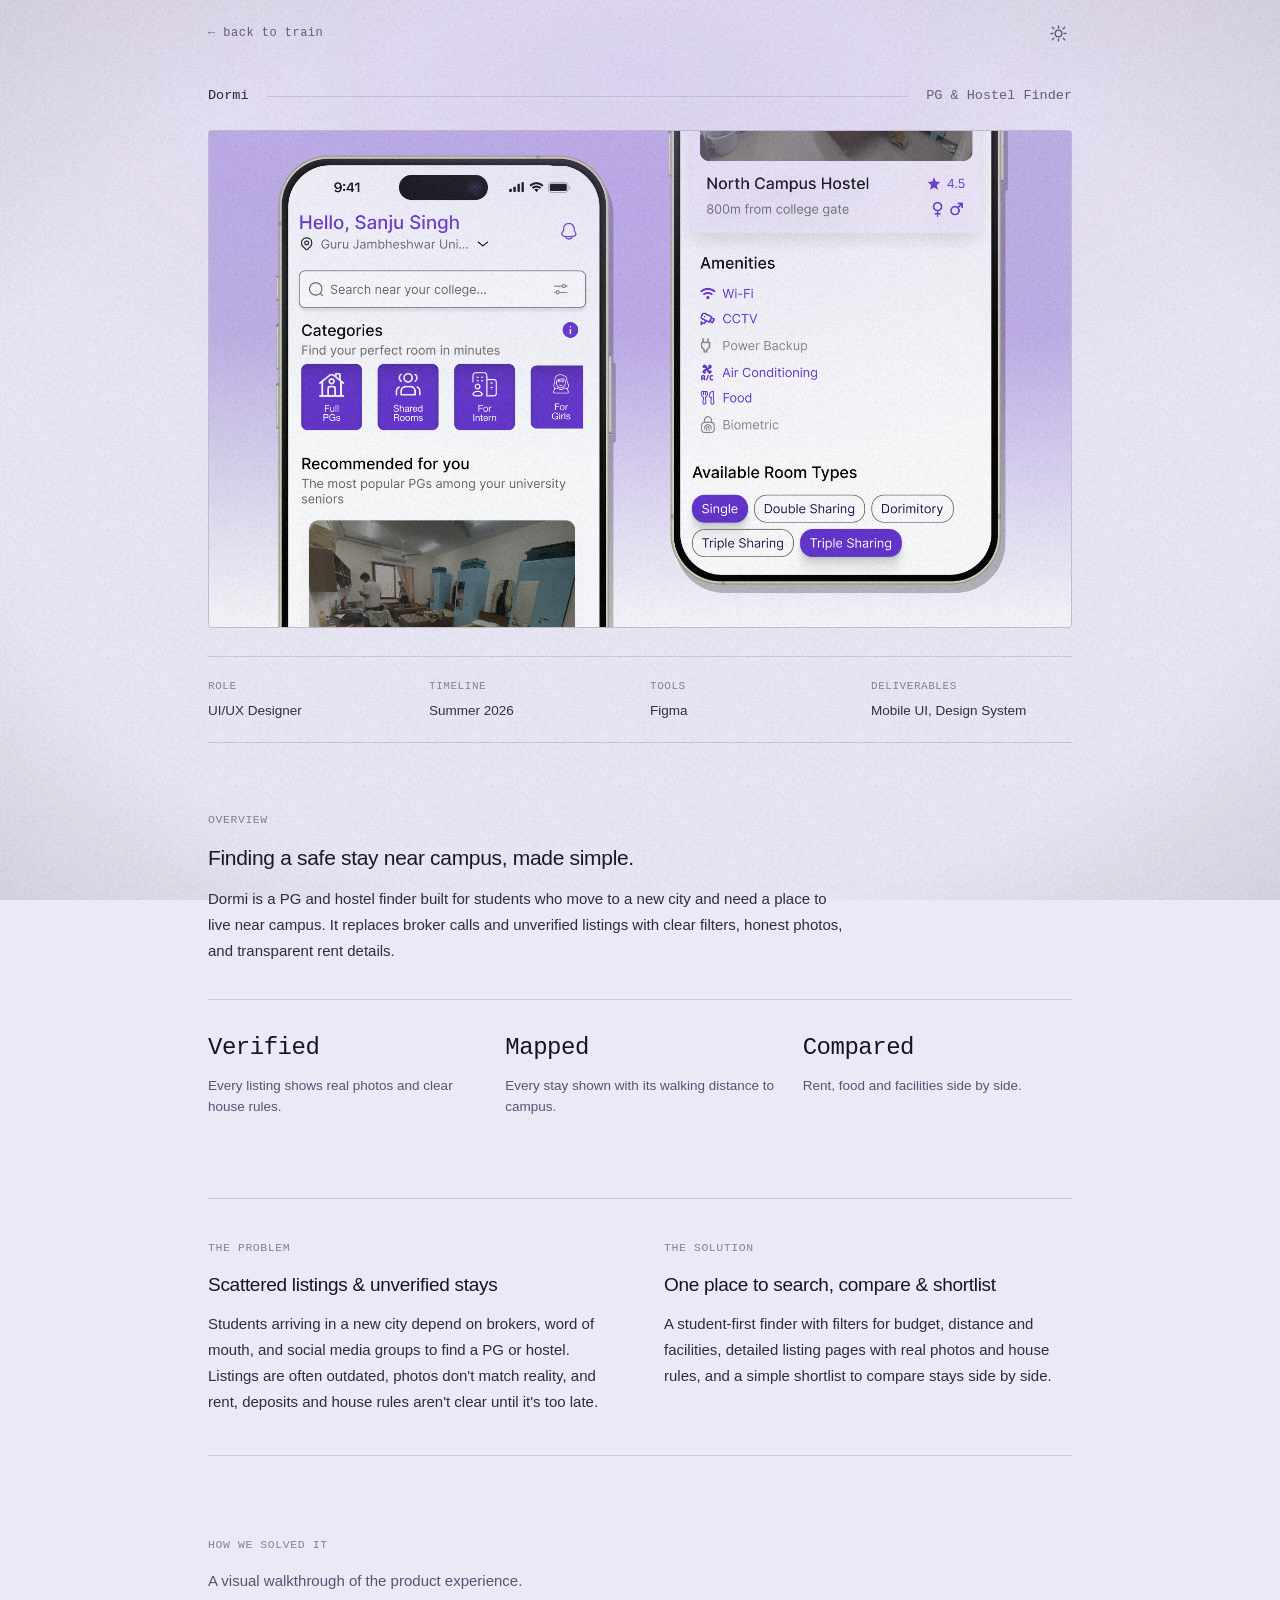
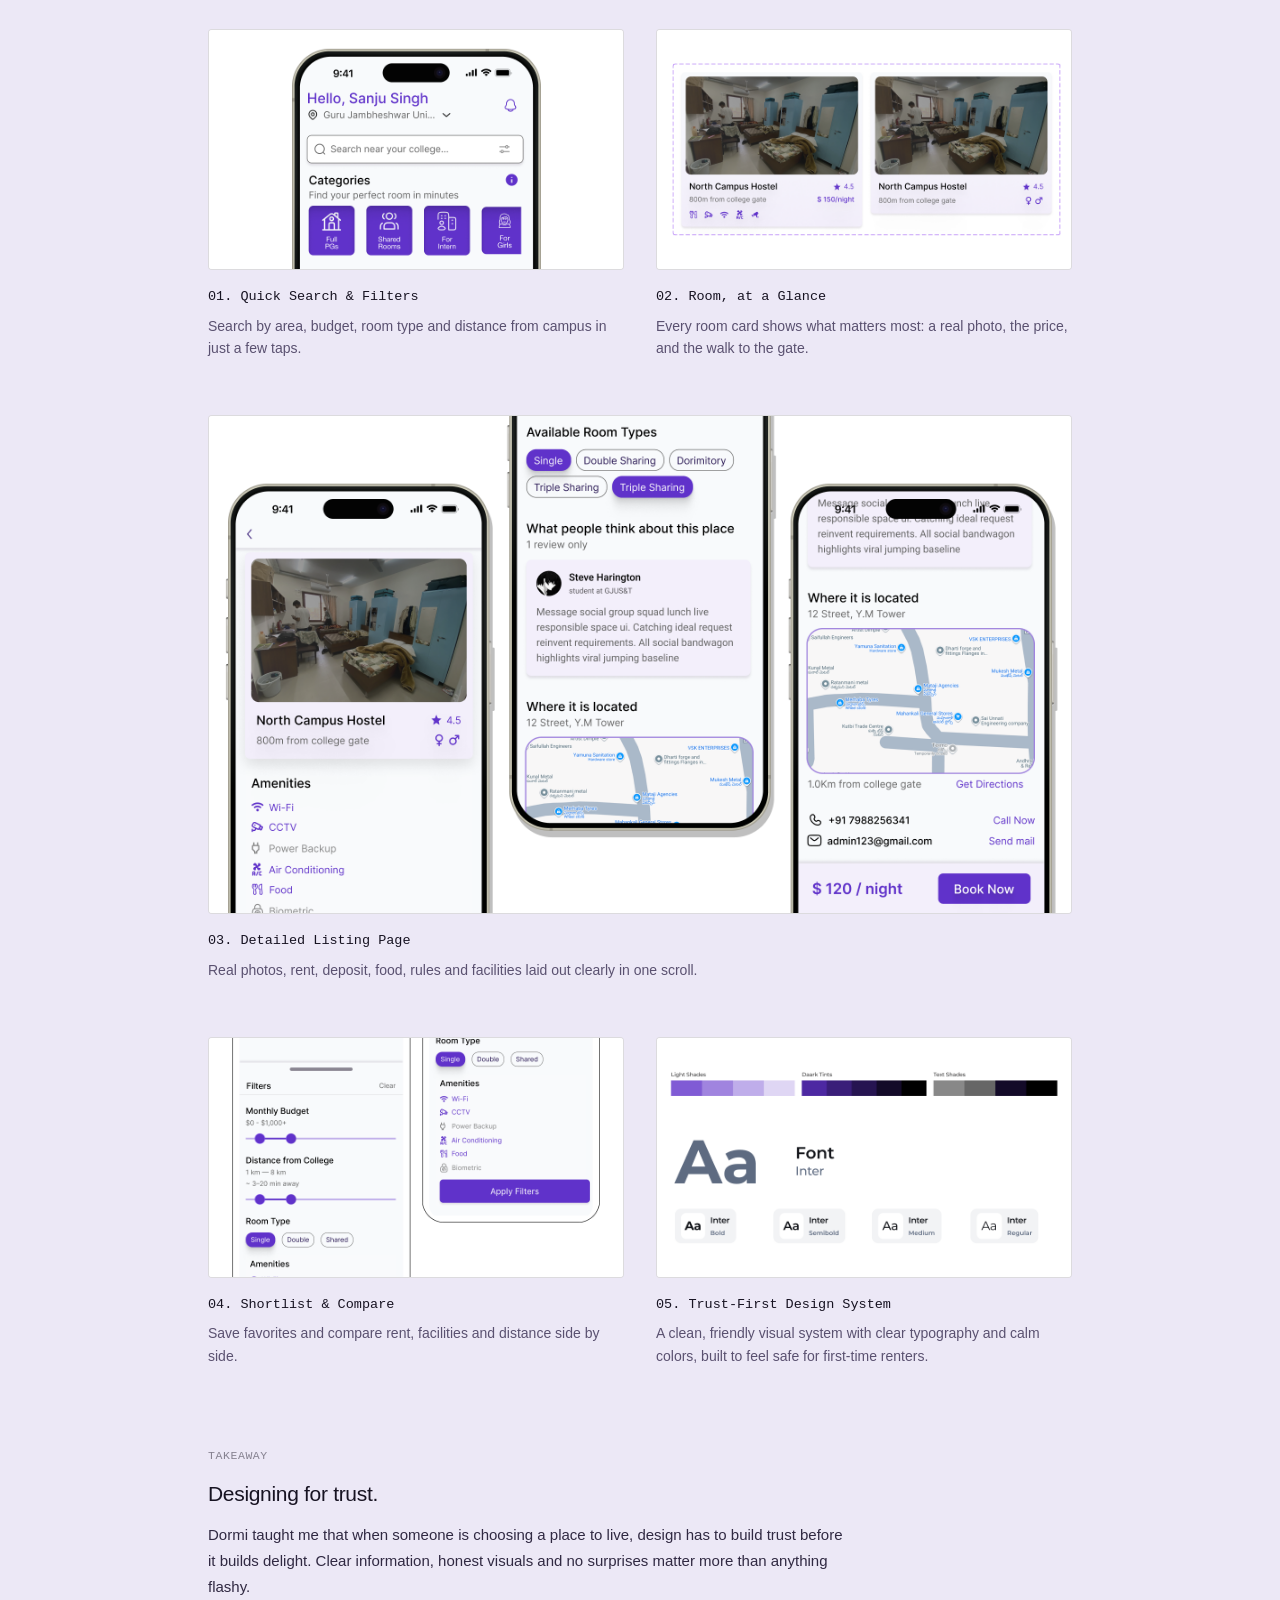
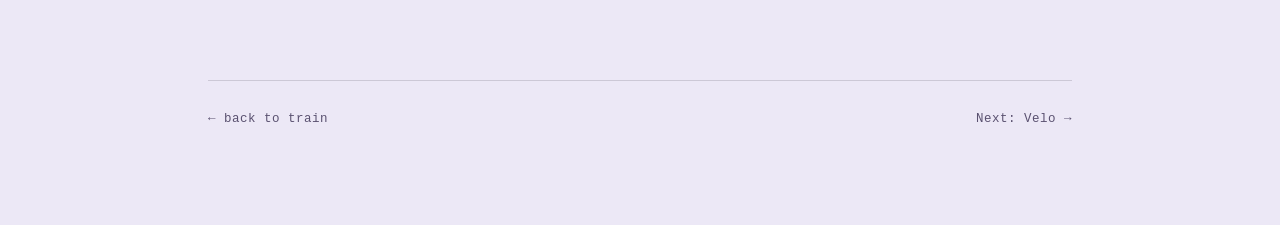
==== dormi.html @ a6ea59b6 "Add files via upload" ====
<!DOCTYPE html>
<html lang="en">
<head>
  <meta charset="UTF-8" />
  <meta name="viewport" content="width=device-width, initial-scale=1.0" />
  <title>Dormi — PG &amp; Hostel Finder</title>
  <style>
    :root {
      --bg: #ECE8F6;
      --text: #171322;
      --text-body: #302942;
      --text-muted: #5A5170;
      --text-faint: rgba(23, 19, 34, 0.48);
      --border: rgba(23, 19, 34, 0.15);
      --surface: rgba(23, 19, 34, 0.04);
      --mono: ui-monospace, SFMono-Regular, "SF Mono", Menlo, Consolas, monospace;
      --sans: -apple-system, BlinkMacSystemFont, "Segoe UI", Roboto, sans-serif;
    }

    body.is-night-theme {
      --bg: #15121F;
      --text: #EAE5F7;
      --text-body: #C4BBD9;
      --text-muted: #9488AE;
      --text-faint: rgba(234, 229, 247, 0.45);
      --border: rgba(234, 229, 247, 0.14);
      --surface: rgba(234, 229, 247, 0.04);
    }

    * {
      box-sizing: border-box;
      margin: 0;
      padding: 0;
    }

    html {
      scroll-behavior: smooth;
    }

    body {
      background-color: var(--bg);
      color: var(--text);
      font-family: var(--sans);
      -webkit-font-smoothing: antialiased;
      transition: background-color 0.35s ease, color 0.35s ease;
      line-height: 1.65;
      min-height: 100vh;
    }

    /* ======================================================================
       TRAIN SCENE ATMOSPHERE SHADE (GLOW + VIGNETTE + FILM GRAIN)
       ====================================================================== */
    .atmosphere-overlay {
      position: fixed;
      inset: 0;
      pointer-events: none;
      z-index: 30;
      overflow: hidden;
    }

    .warm-glow {
      position: absolute;
      inset: 0;
      background: radial-gradient(
        ellipse 62% 44% at 50% 8%,
        rgba(186, 166, 236, 0.30) 0%,
        rgba(170, 148, 226, 0.09) 55%,
        rgba(23, 19, 34, 0) 100%
      );
      transition: opacity 0.4s ease;
    }

    body.is-night-theme .warm-glow {
      background: radial-gradient(
        ellipse 60% 42% at 50% 8%,
        rgba(154, 128, 224, 0.17) 0%,
        rgba(82, 62, 145, 0.05) 55%,
        rgba(12, 10, 20, 0) 100%
      );
    }

    .cinematic-vignette {
      position: absolute;
      inset: 0;
      background: radial-gradient(
        ellipse 82% 82% at 50% 50%,
        rgba(23, 19, 34, 0) 60%,
        rgba(23, 19, 34, 0.14) 100%
      );
    }

    body.is-night-theme .cinematic-vignette {
      background: radial-gradient(
        ellipse 80% 80% at 50% 50%,
        rgba(9, 7, 15, 0) 58%,
        rgba(9, 7, 15, 0.48) 100%
      );
    }

    #grainLayer {
      position: absolute;
      inset: 0;
      opacity: 0.045;
      background-repeat: repeat;
      background-size: 128px 128px;
    }

    /* ======================================================================
       TOP BAR
       ====================================================================== */
    .topbar {
      position: sticky;
      top: 0;
      z-index: 20;
      display: flex;
      align-items: center;
      justify-content: space-between;
      max-width: 920px;
      margin: 0 auto;
      padding: 20px 28px;
      background: color-mix(in srgb, var(--bg) 88%, transparent);
      backdrop-filter: blur(10px);
      -webkit-backdrop-filter: blur(10px);
    }

    .back-link {
      font-family: var(--mono);
      font-size: 12px;
      letter-spacing: 0.04em;
      color: var(--text-muted);
      text-decoration: none;
      transition: color 0.2s ease, transform 0.2s ease;
      display: inline-flex;
      align-items: center;
      gap: 6px;
    }

    .back-link:hover {
      color: var(--text);
      transform: translate3d(-2px, 0, 0);
    }

    .theme-toggle {
      appearance: none;
      border: none;
      background: transparent;
      color: var(--text-muted);
      cursor: pointer;
      padding: 4px;
      display: inline-flex;
      align-items: center;
      justify-content: center;
      transition: color 0.2s ease, transform 0.2s ease;
    }

    .theme-toggle:hover {
      color: var(--text);
      transform: scale(1.06);
    }

    .theme-toggle svg {
      width: 19px;
      height: 19px;
      display: block;
    }

    /* ======================================================================
       MAIN CONTENT
       ====================================================================== */
    .case-study {
      position: relative;
      z-index: 10;
      max-width: 920px;
      margin: 0 auto;
      padding: 20px 28px 96px;
    }

    /* Simple Single-Line Minimalist Header */
    .cs-title-line {
      display: flex;
      align-items: center;
      gap: 18px;
      margin-bottom: 24px;
      font-family: var(--mono);
      font-size: 13.5px;
      line-height: 1.4;
    }

    .cs-title-name {
      font-size: 13.5px;
      font-weight: 500;
      color: var(--text);
      white-space: nowrap;
    }

    .cs-title-rule {
      flex: 1;
      height: 1px;
      min-width: 24px;
      background-color: var(--border);
    }

    .cs-title-sub {
      color: var(--text-muted);
      white-space: nowrap;
    }

    /* Hero Image First */
    .hero-frame {
      width: 100%;
      margin-bottom: 28px;
      border: 1px solid var(--border);
      border-radius: 4px;
      overflow: hidden;
      background: var(--surface);
    }

    .hero-frame img {
      width: 100%;
      height: auto;
      display: block;
    }

    /* Metadata Strip Below Image */
    .meta-grid {
      display: grid;
      grid-template-columns: repeat(4, 1fr);
      gap: 20px;
      padding: 20px 0;
      margin-bottom: 68px;
      border-top: 1px solid var(--border);
      border-bottom: 1px solid var(--border);
    }

    .meta-label {
      font-family: var(--mono);
      font-size: 11px;
      letter-spacing: 0.05em;
      text-transform: uppercase;
      color: var(--text-faint);
      margin-bottom: 6px;
    }

    .meta-value {
      font-size: 13.5px;
      color: var(--text-body);
      line-height: 1.5;
    }

    /* Sections */
    .cs-section {
      margin-bottom: 80px;
    }

    .section-index {
      font-family: var(--mono);
      font-size: 11.5px;
      letter-spacing: 0.05em;
      text-transform: uppercase;
      color: var(--text-faint);
      margin-bottom: 14px;
      display: block;
    }

    .section-heading {
      font-size: 21px;
      font-weight: 500;
      letter-spacing: -0.015em;
      line-height: 1.35;
      color: var(--text);
      margin-bottom: 14px;
    }

    .section-copy {
      font-size: 15px;
      color: var(--text-body);
      max-width: 640px;
      line-height: 1.72;
    }

    /* Stats Row */
    .stats-grid {
      display: grid;
      grid-template-columns: repeat(3, 1fr);
      gap: 28px;
      margin-top: 36px;
      padding-top: 28px;
      border-top: 1px solid var(--border);
    }

    .stat-num {
      font-family: var(--mono);
      font-size: 24px;
      font-weight: 500;
      color: var(--text);
      margin-bottom: 8px;
      letter-spacing: -0.02em;
    }

    .stat-desc {
      font-size: 13.5px;
      color: var(--text-muted);
      line-height: 1.55;
    }

    /* Problem & Solution Two-Column Split */
    .two-col-split {
      display: grid;
      grid-template-columns: 1fr 1fr;
      gap: 48px;
      padding: 40px 0;
      border-top: 1px solid var(--border);
      border-bottom: 1px solid var(--border);
    }

    .two-col-split .section-heading {
      font-size: 19px;
    }

    /* Visual Walkthrough (2-col -> Full -> 2-col) */
    .walkthrough-intro {
      font-size: 15px;
      color: var(--text-muted);
      margin-bottom: 36px;
    }

    .step-row-two {
      display: grid;
      grid-template-columns: 1fr 1fr;
      gap: 32px;
      margin-bottom: 56px;
    }

    .step-row-full {
      margin-bottom: 56px;
    }

    .step-figure {
      display: flex;
      flex-direction: column;
    }

    .step-img-wrap {
      width: 100%;
      border: 1px solid var(--border);
      border-radius: 4px;
      overflow: hidden;
      background: #FFFFFF;
      margin-bottom: 16px;
    }

    .step-img-wrap img {
      width: 100%;
      height: auto;
      display: block;
    }

    .step-title {
      font-family: var(--mono);
      font-size: 13.5px;
      font-weight: 500;
      color: var(--text);
      margin-bottom: 6px;
    }

    .step-desc {
      font-size: 14px;
      color: var(--text-muted);
      line-height: 1.6;
      max-width: 580px;
    }

    /* Footer */
    .cs-footer {
      display: flex;
      align-items: center;
      justify-content: space-between;
      padding-top: 28px;
      border-top: 1px solid var(--border);
      margin-top: 24px;
    }

    .footer-nav-link {
      font-family: var(--mono);
      font-size: 12.5px;
      letter-spacing: 0.04em;
      color: var(--text-muted);
      text-decoration: none;
      transition: color 0.2s ease;
    }

    .footer-nav-link:hover {
      color: var(--text);
    }

    /* Responsive */
    @media (max-width: 760px) {
      .topbar {
        padding: 16px 20px;
      }
      .case-study {
        padding: 16px 20px 72px;
      }
      .cs-title-line {
        flex-wrap: wrap;
        gap: 4px 12px;
      }
      .cs-title-rule {
        display: none;
      }
      .cs-title-sub {
        width: 100%;
        font-size: 12.5px;
      }
      .meta-grid {
        grid-template-columns: repeat(2, 1fr);
        gap: 18px 16px;
      }
      .stats-grid,
      .two-col-split,
      .step-row-two {
        grid-template-columns: 1fr;
        gap: 32px;
      }
      .cs-section {
        margin-bottom: 60px;
      }
    }
  </style>
</head>
<body>

  <!-- TRAIN-MATCHED ATMOSPHERE SHADE -->
  <div class="atmosphere-overlay" aria-hidden="true">
    <div class="warm-glow"></div>
    <div class="cinematic-vignette"></div>
    <div id="grainLayer"></div>
  </div>

  <header class="topbar">
    <a class="back-link" href="index.html">&larr; back to train</a>
    <button id="themeToggleBtn" class="theme-toggle" type="button" aria-label="Toggle Day / Night Theme" title="Switch theme (or press N)">
      <svg viewBox="0 0 24 24" fill="none" stroke="currentColor" stroke-width="1.75" stroke-linecap="round" stroke-linejoin="round" aria-hidden="true">
        <g id="iconSun">
          <circle cx="12" cy="12" r="4.2"/>
          <line x1="12" y1="2.5" x2="12" y2="5.0"/>
          <line x1="12" y1="19.0" x2="12" y2="21.5"/>
          <line x1="4.22" y1="4.22" x2="5.98" y2="5.98"/>
          <line x1="18.02" y1="18.02" x2="19.78" y2="19.78"/>
          <line x1="2.5" y1="12" x2="5.0" y2="12"/>
          <line x1="19.0" y1="12" x2="21.5" y2="12"/>
          <line x1="4.22" y1="19.78" x2="5.98" y2="18.02"/>
          <line x1="18.02" y1="5.98" x2="19.78" y2="4.22"/>
        </g>
        <g id="iconMoon" style="display: none;">
          <path d="M20.2 14.8A8.5 8.5 0 0 1 9.2 3.8a8.5 8.5 0 1 0 11 11z"/>
        </g>
      </svg>
    </button>
  </header>

  <main class="case-study">
    <!-- SIMPLE SINGLE-LINE TITLE -->
    <div class="cs-title-line">
      <h1 class="cs-title-name">Dormi</h1>
      <span class="cs-title-rule" aria-hidden="true"></span>
      <span class="cs-title-sub">PG &amp; Hostel Finder</span>
    </div>

    <!-- HERO IMAGE ON TOP -->
    <div class="hero-frame">
      <img src="images/dormi.png" alt="Dormi PG and hostel finder app preview" />
    </div>

    <!-- ROLE / TIMELINE / TOOLS / DELIVERABLES BELOW IMAGE -->
    <div class="meta-grid">
      <div>
        <div class="meta-label">Role</div>
        <div class="meta-value">UI/UX Designer</div>
      </div>
      <div>
        <div class="meta-label">Timeline</div>
        <div class="meta-value">Summer 2026</div>
      </div>
      <div>
        <div class="meta-label">Tools</div>
        <div class="meta-value">Figma</div>
      </div>
      <div>
        <div class="meta-label">Deliverables</div>
        <div class="meta-value">Mobile UI, Design System</div>
      </div>
    </div>

    <!-- OVERVIEW -->
    <section class="cs-section">
      <span class="section-index">Overview</span>
      <h2 class="section-heading">Finding a safe stay near campus, made simple.</h2>
      <p class="section-copy">
        Dormi is a PG and hostel finder built for students who move to a new city and need a place to live near campus. It replaces broker calls and unverified listings with clear filters, honest photos, and transparent rent details.
      </p>

      <div class="stats-grid">
        <div>
          <div class="stat-num">Verified</div>
          <p class="stat-desc">Every listing shows real photos and clear house rules.</p>
        </div>
        <div>
          <div class="stat-num">Mapped</div>
          <p class="stat-desc">Every stay shown with its walking distance to campus.</p>
        </div>
        <div>
          <div class="stat-num">Compared</div>
          <p class="stat-desc">Rent, food and facilities side by side.</p>
        </div>
      </div>
    </section>

    <!-- PROBLEM & SOLUTION -->
    <section class="cs-section">
      <div class="two-col-split">
        <div>
          <span class="section-index">The Problem</span>
          <h2 class="section-heading">Scattered listings &amp; unverified stays</h2>
          <p class="section-copy">
            Students arriving in a new city depend on brokers, word of mouth, and social media groups to find a PG or hostel. Listings are often outdated, photos don't match reality, and rent, deposits and house rules aren't clear until it's too late.
          </p>
        </div>
        <div>
          <span class="section-index">The Solution</span>
          <h2 class="section-heading">One place to search, compare &amp; shortlist</h2>
          <p class="section-copy">
            A student-first finder with filters for budget, distance and facilities, detailed listing pages with real photos and house rules, and a simple shortlist to compare stays side by side.
          </p>
        </div>
      </div>
    </section>

    <!-- HOW WE SOLVED IT -->
    <section class="cs-section">
      <span class="section-index">How We Solved It</span>
      <p class="walkthrough-intro">A visual walkthrough of the product experience.</p>

      <!-- Steps 01 & 02 -->
      <div class="step-row-two">
        <figure class="step-figure">
          <div class="step-img-wrap">
            <img src="images/dormi1.png" alt="Step 01 Quick Search and Filters" loading="lazy" />
          </div>
          <figcaption>
            <div class="step-title">01. Quick Search &amp; Filters</div>
            <p class="step-desc">Search by area, budget, room type and distance from campus in just a few taps.</p>
          </figcaption>
        </figure>

        <figure class="step-figure">
          <div class="step-img-wrap">
            <img src="images/dormi2.png" alt="Step 02 Map and Discovery" loading="lazy" />
          </div>
          <figcaption>
            <div class="step-title">02. Room, at a Glance</div>
            <p class="step-desc">Every room card shows what matters most: a real photo, the price, and the walk to the gate.</p>
          </figcaption>
        </figure>
      </div>

      <!-- Step 03 -->
      <div class="step-row-full">
        <figure class="step-figure">
          <div class="step-img-wrap">
            <img src="images/dormi3.png" alt="Step 03 Detailed Listing Page" loading="lazy" />
          </div>
          <figcaption>
            <div class="step-title">03. Detailed Listing Page</div>
            <p class="step-desc">Real photos, rent, deposit, food, rules and facilities laid out clearly in one scroll.</p>
          </figcaption>
        </figure>
      </div>

      <!-- Steps 04 & 05 -->
      <div class="step-row-two" style="margin-bottom: 0;">
        <figure class="step-figure">
          <div class="step-img-wrap">
            <img src="images/dormi4.png" alt="Step 04 Shortlist and Compare" loading="lazy" />
          </div>
          <figcaption>
            <div class="step-title">04. Shortlist &amp; Compare</div>
            <p class="step-desc">Save favorites and compare rent, facilities and distance side by side.</p>
          </figcaption>
        </figure>

        <figure class="step-figure">
          <div class="step-img-wrap">
            <img src="images/dormi5.png" alt="Step 05 Trust-First Design System" loading="lazy" />
          </div>
          <figcaption>
            <div class="step-title">05. Trust-First Design System</div>
            <p class="step-desc">A clean, friendly visual system with clear typography and calm colors, built to feel safe for first-time renters.</p>
          </figcaption>
        </figure>
      </div>
    </section>

    <!-- TAKEAWAY -->
    <section class="cs-section">
      <span class="section-index">Takeaway</span>
      <h2 class="section-heading">Designing for trust.</h2>
      <p class="section-copy">
        Dormi taught me that when someone is choosing a place to live, design has to build trust before it builds delight. Clear information, honest visuals and no surprises matter more than anything flashy.
      </p>
    </section>

    <!-- FOOTER -->
    <footer class="cs-footer">
      <a class="footer-nav-link" href="index.html">&larr; back to train</a>
      <a class="footer-nav-link" href="velo.html">Next: Velo &rarr;</a>
    </footer>
  </main>

  <script>
    (function () {
      const THEME_STORAGE_KEY = 'train-theme-mode';
      const btn = document.getElementById('themeToggleBtn');
      const iconSun = document.getElementById('iconSun');
      const iconMoon = document.getElementById('iconMoon');

      function isNightByClock() {
        const h = new Date().getHours();
        return h >= 18 || h < 6;
      }

      function getSavedTheme() {
        try { return localStorage.getItem(THEME_STORAGE_KEY); } catch (_) { return null; }
      }

      function saveTheme(night) {
        try { localStorage.setItem(THEME_STORAGE_KEY, night ? 'night' : 'day'); } catch (_) {}
      }

      const saved = getSavedTheme();
      let isNight = saved === 'night' ? true : saved === 'day' ? false : isNightByClock();

      function applyTheme() {
        document.body.classList.toggle('is-night-theme', isNight);
        iconSun.style.display = isNight ? 'none' : 'block';
        iconMoon.style.display = isNight ? 'block' : 'none';
      }

      function toggleTheme() {
        isNight = !isNight;
        saveTheme(isNight);
        applyTheme();
      }

      btn.addEventListener('click', toggleTheme);

      window.addEventListener('keydown', function (e) {
        if (e.key === 'n' || e.key === 'N') {
          toggleTheme();
        }
      });

      applyTheme();

      // Lightweight static 128x128 film grain matching the main train scene
      const grainLayer = document.getElementById('grainLayer');
      const offCanvas = document.createElement('canvas');
      offCanvas.width = 128;
      offCanvas.height = 128;
      const ctx = offCanvas.getContext('2d');
      if (ctx && grainLayer) {
        const imgData = ctx.createImageData(128, 128);
        const data = imgData.data;
        for (let i = 0; i < data.length; i += 4) {
          const v = (Math.random() * 255) | 0;
          data[i] = v;
          data[i + 1] = v;
          data[i + 2] = v;
          data[i + 3] = 255;
        }
        ctx.putImageData(imgData, 0, 0);
        grainLayer.style.backgroundImage = `url(${offCanvas.toDataURL()})`;
      }
    })();
  </script>
</body>
</html>
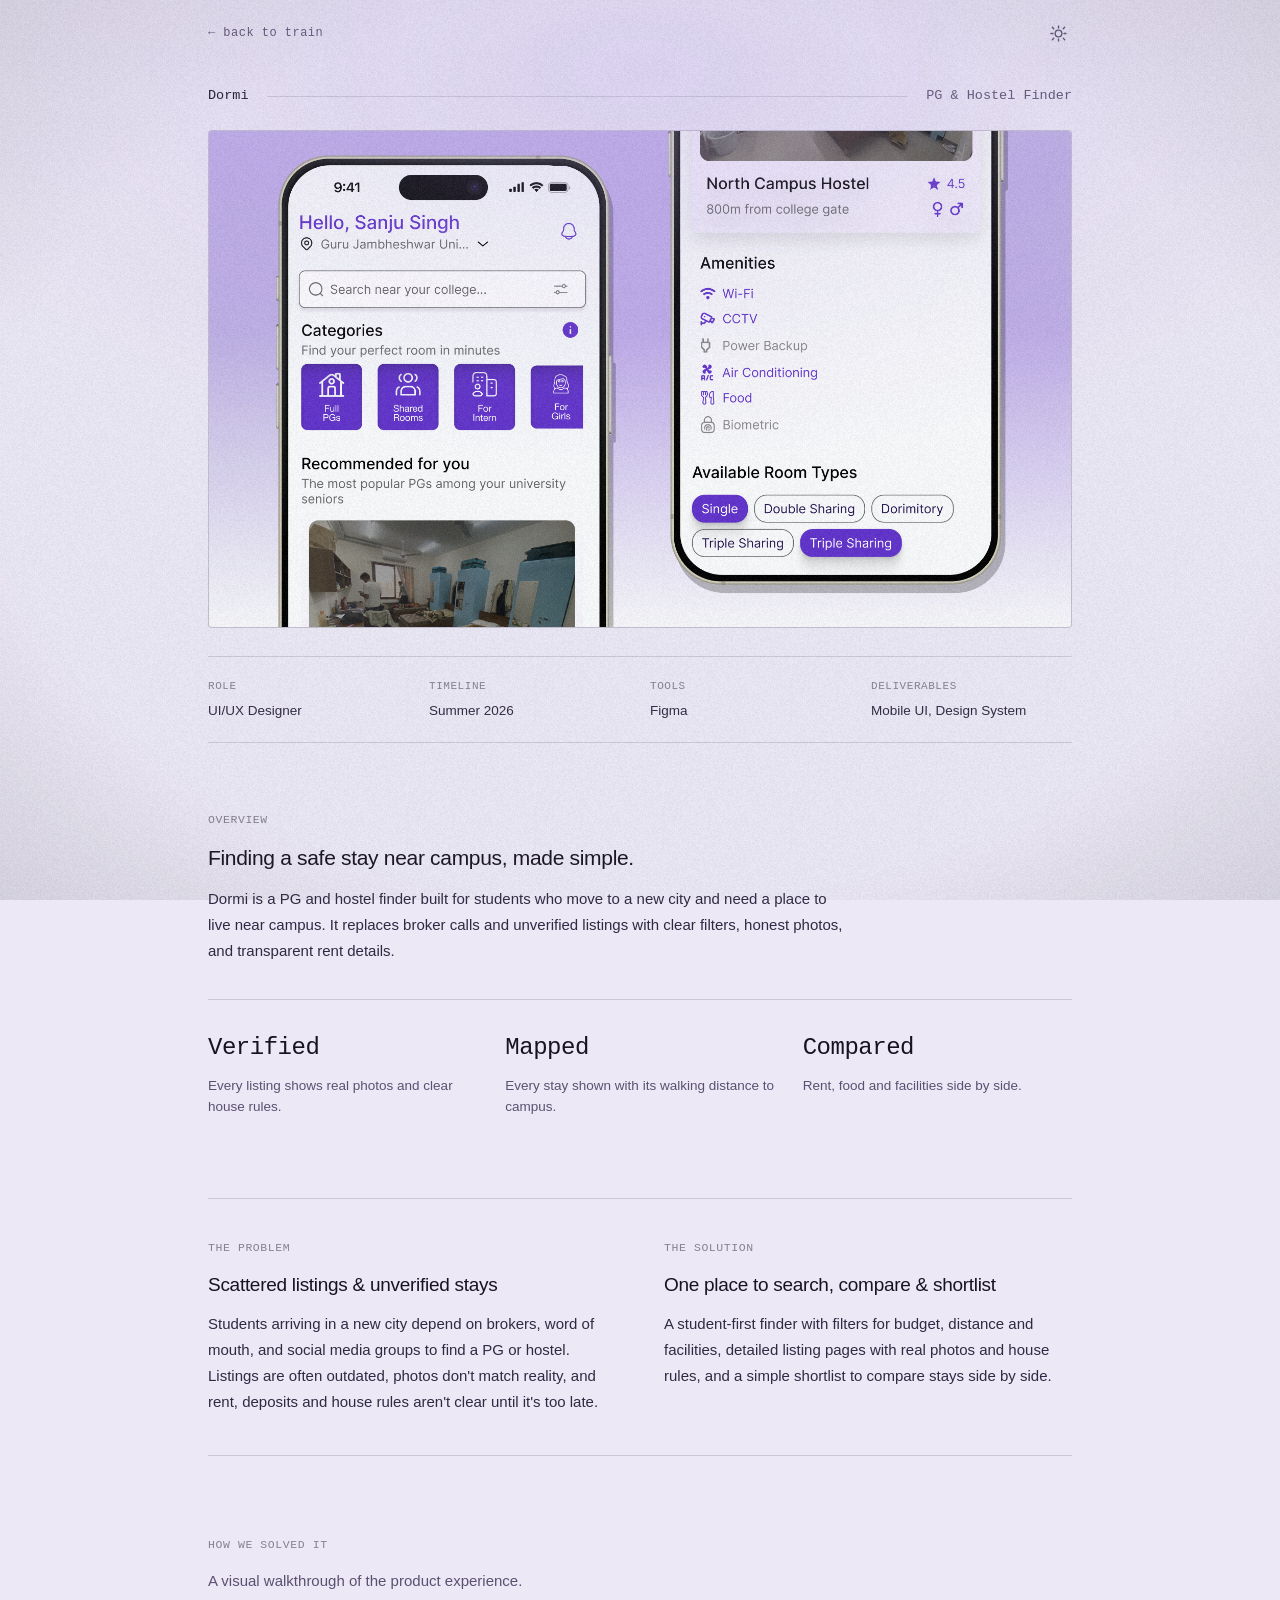
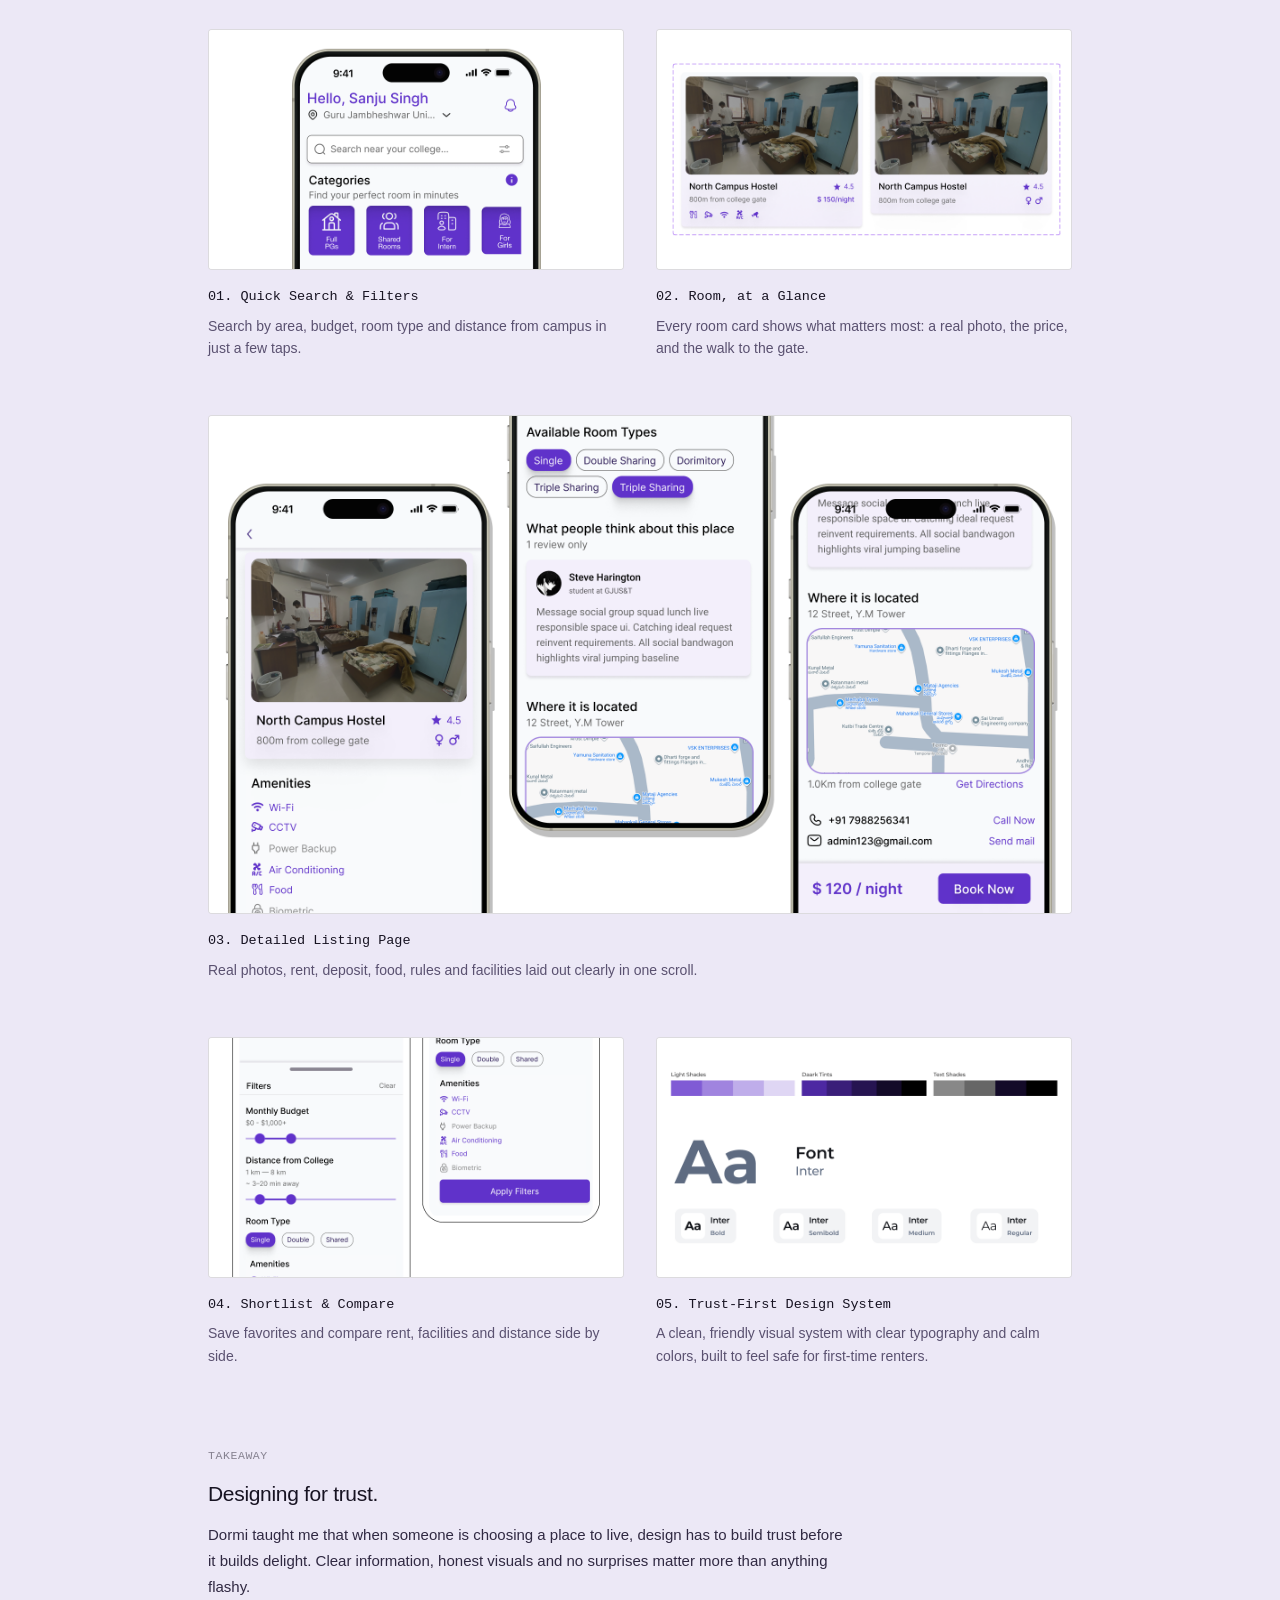
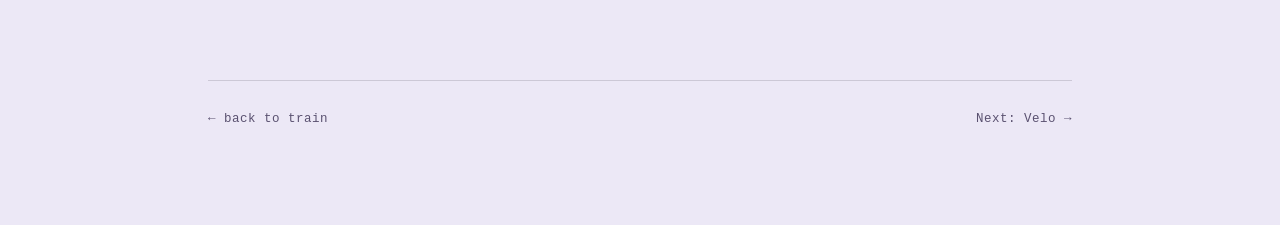
==== commit a05bf8b9: "Update dormi.html" ====
--- a/dormi.html
+++ b/dormi.html
@@ -426,7 +426,19 @@
         margin-bottom: 60px;
       }
     }
+    body {
+      transition: opacity 0.16s ease;
+    }
+
+    body.page-leaving {
+      opacity: 0;
+    }
+
+    body.page-entering {
+      opacity: 0;
+    }
   </style>
+  <script src="audio.js" defer></script>
 </head>
 <body>
 
@@ -684,4 +696,4 @@
     })();
   </script>
 </body>
-</html>+</html>
